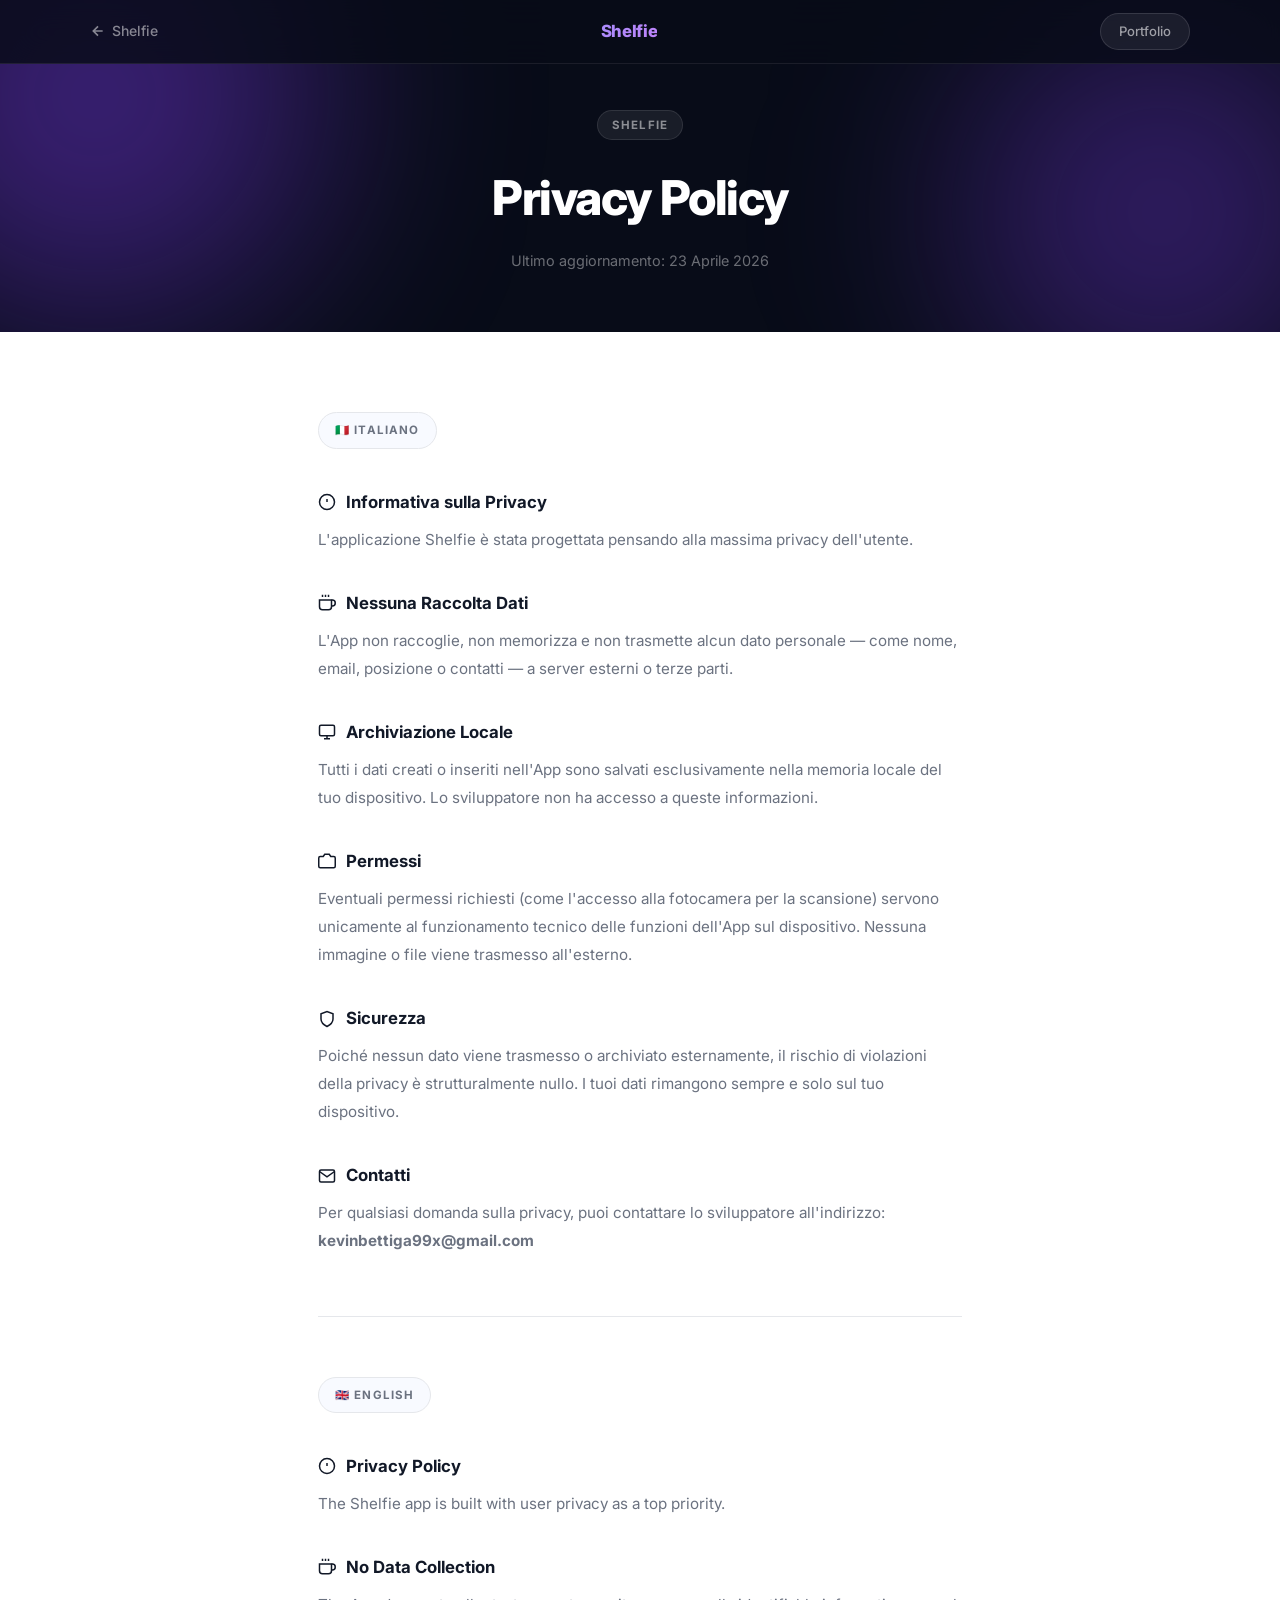
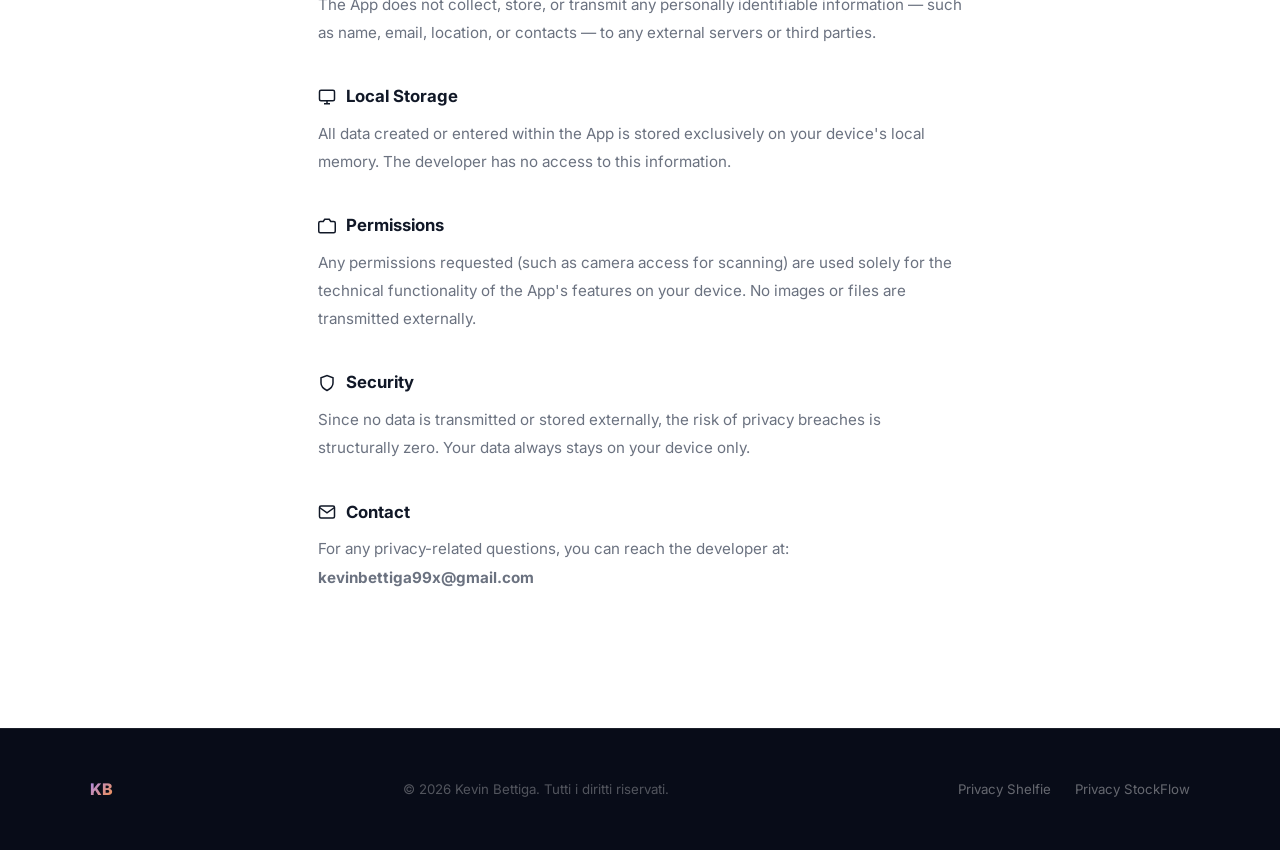
==== privacy-shelfie.html @ 1350b97b "Redesign completo: sito moderno con dark hero, blob animati e privacy - Design dark/moderno: hero a " ====
<!DOCTYPE html>
<html lang="it">
<head>
    <meta charset="UTF-8">
    <meta name="viewport" content="width=device-width, initial-scale=1.0">
    <title>Privacy Policy — Shelfie</title>
    <link rel="preconnect" href="https://fonts.googleapis.com">
    <link rel="stylesheet" href="style.css">
    <link href="https://fonts.googleapis.com/css2?family=Inter:wght@300;400;500;600;700;800&display=swap" rel="stylesheet">
</head>
<body>

    <nav class="nav">
        <div class="nav__inner">
            <a href="shelfie.html" class="nav__back">
                <svg width="16" height="16" viewBox="0 0 24 24" fill="none" stroke="currentColor" stroke-width="2.5"><path d="M19 12H5M12 5l-7 7 7 7"/></svg>
                Shelfie
            </a>
            <span class="nav__logo grad-purple">Shelfie</span>
            <div class="nav__links">
                <a href="index.html" class="nav__pill">Portfolio</a>
            </div>
        </div>
    </nav>

    <header class="privacy-hero">
        <div class="blobs">
            <div class="blob blob-1"></div>
            <div class="blob blob-2 tint-purple"></div>
        </div>
        <div class="privacy-hero__content">
            <div class="privacy-hero__label">Shelfie</div>
            <h1 class="privacy-hero__title">Privacy Policy</h1>
            <p class="privacy-hero__sub">Ultimo aggiornamento: 23 Aprile 2026</p>
        </div>
    </header>

    <div class="privacy-body">

        <!-- ITALIANO -->
        <div class="lang-block">
            <div class="lang-heading">🇮🇹 Italiano</div>

            <div class="privacy-section">
                <h2>
                    <svg width="18" height="18" viewBox="0 0 24 24" fill="none" stroke="currentColor" stroke-width="2"><circle cx="12" cy="12" r="10"/><line x1="12" y1="8" x2="12" y2="12"/><line x1="12" y1="16" x2="12.01" y2="16"/></svg>
                    Informativa sulla Privacy
                </h2>
                <p>L'applicazione Shelfie è stata progettata pensando alla massima privacy dell'utente.</p>
            </div>

            <div class="privacy-section">
                <h2>
                    <svg width="18" height="18" viewBox="0 0 24 24" fill="none" stroke="currentColor" stroke-width="2"><path d="M18 8h1a4 4 0 0 1 0 8h-1"/><path d="M2 8h16v9a4 4 0 0 1-4 4H6a4 4 0 0 1-4-4V8z"/><line x1="6" y1="1" x2="6" y2="4"/><line x1="10" y1="1" x2="10" y2="4"/><line x1="14" y1="1" x2="14" y2="4"/></svg>
                    Nessuna Raccolta Dati
                </h2>
                <p>L'App non raccoglie, non memorizza e non trasmette alcun dato personale — come nome, email, posizione o contatti — a server esterni o terze parti.</p>
            </div>

            <div class="privacy-section">
                <h2>
                    <svg width="18" height="18" viewBox="0 0 24 24" fill="none" stroke="currentColor" stroke-width="2"><rect x="2" y="3" width="20" height="14" rx="2"/><path d="M8 21h8M12 17v4"/></svg>
                    Archiviazione Locale
                </h2>
                <p>Tutti i dati creati o inseriti nell'App sono salvati esclusivamente nella memoria locale del tuo dispositivo. Lo sviluppatore non ha accesso a queste informazioni.</p>
            </div>

            <div class="privacy-section">
                <h2>
                    <svg width="18" height="18" viewBox="0 0 24 24" fill="none" stroke="currentColor" stroke-width="2"><path d="M23 19a2 2 0 0 1-2 2H3a2 2 0 0 1-2-2V8a2 2 0 0 1 2-2h4l2-3h6l2 3h4a2 2 0 0 1 2 2z"/></svg>
                    Permessi
                </h2>
                <p>Eventuali permessi richiesti (come l'accesso alla fotocamera per la scansione) servono unicamente al funzionamento tecnico delle funzioni dell'App sul dispositivo. Nessuna immagine o file viene trasmesso all'esterno.</p>
            </div>

            <div class="privacy-section">
                <h2>
                    <svg width="18" height="18" viewBox="0 0 24 24" fill="none" stroke="currentColor" stroke-width="2"><path d="M12 22s8-4 8-10V5l-8-3-8 3v7c0 6 8 10 8 10z"/></svg>
                    Sicurezza
                </h2>
                <p>Poiché nessun dato viene trasmesso o archiviato esternamente, il rischio di violazioni della privacy è strutturalmente nullo. I tuoi dati rimangono sempre e solo sul tuo dispositivo.</p>
            </div>

            <div class="privacy-section">
                <h2>
                    <svg width="18" height="18" viewBox="0 0 24 24" fill="none" stroke="currentColor" stroke-width="2"><path d="M4 4h16c1.1 0 2 .9 2 2v12c0 1.1-.9 2-2 2H4c-1.1 0-2-.9-2-2V6c0-1.1.9-2 2-2z"/><polyline points="22,6 12,13 2,6"/></svg>
                    Contatti
                </h2>
                <p>Per qualsiasi domanda sulla privacy, puoi contattare lo sviluppatore all'indirizzo: <strong>kevinbettiga99x@gmail.com</strong></p>
            </div>
        </div>

        <hr class="divider">

        <!-- ENGLISH -->
        <div class="lang-block">
            <div class="lang-heading">🇬🇧 English</div>

            <div class="privacy-section">
                <h2>
                    <svg width="18" height="18" viewBox="0 0 24 24" fill="none" stroke="currentColor" stroke-width="2"><circle cx="12" cy="12" r="10"/><line x1="12" y1="8" x2="12" y2="12"/><line x1="12" y1="16" x2="12.01" y2="16"/></svg>
                    Privacy Policy
                </h2>
                <p>The Shelfie app is built with user privacy as a top priority.</p>
            </div>

            <div class="privacy-section">
                <h2>
                    <svg width="18" height="18" viewBox="0 0 24 24" fill="none" stroke="currentColor" stroke-width="2"><path d="M18 8h1a4 4 0 0 1 0 8h-1"/><path d="M2 8h16v9a4 4 0 0 1-4 4H6a4 4 0 0 1-4-4V8z"/><line x1="6" y1="1" x2="6" y2="4"/><line x1="10" y1="1" x2="10" y2="4"/><line x1="14" y1="1" x2="14" y2="4"/></svg>
                    No Data Collection
                </h2>
                <p>The App does not collect, store, or transmit any personally identifiable information — such as name, email, location, or contacts — to any external servers or third parties.</p>
            </div>

            <div class="privacy-section">
                <h2>
                    <svg width="18" height="18" viewBox="0 0 24 24" fill="none" stroke="currentColor" stroke-width="2"><rect x="2" y="3" width="20" height="14" rx="2"/><path d="M8 21h8M12 17v4"/></svg>
                    Local Storage
                </h2>
                <p>All data created or entered within the App is stored exclusively on your device's local memory. The developer has no access to this information.</p>
            </div>

            <div class="privacy-section">
                <h2>
                    <svg width="18" height="18" viewBox="0 0 24 24" fill="none" stroke="currentColor" stroke-width="2"><path d="M23 19a2 2 0 0 1-2 2H3a2 2 0 0 1-2-2V8a2 2 0 0 1 2-2h4l2-3h6l2 3h4a2 2 0 0 1 2 2z"/></svg>
                    Permissions
                </h2>
                <p>Any permissions requested (such as camera access for scanning) are used solely for the technical functionality of the App's features on your device. No images or files are transmitted externally.</p>
            </div>

            <div class="privacy-section">
                <h2>
                    <svg width="18" height="18" viewBox="0 0 24 24" fill="none" stroke="currentColor" stroke-width="2"><path d="M12 22s8-4 8-10V5l-8-3-8 3v7c0 6 8 10 8 10z"/></svg>
                    Security
                </h2>
                <p>Since no data is transmitted or stored externally, the risk of privacy breaches is structurally zero. Your data always stays on your device only.</p>
            </div>

            <div class="privacy-section">
                <h2>
                    <svg width="18" height="18" viewBox="0 0 24 24" fill="none" stroke="currentColor" stroke-width="2"><path d="M4 4h16c1.1 0 2 .9 2 2v12c0 1.1-.9 2-2 2H4c-1.1 0-2-.9-2-2V6c0-1.1.9-2 2-2z"/><polyline points="22,6 12,13 2,6"/></svg>
                    Contact
                </h2>
                <p>For any privacy-related questions, you can reach the developer at: <strong>kevinbettiga99x@gmail.com</strong></p>
            </div>
        </div>

    </div>

    <footer class="footer">
        <div class="footer__inner">
            <span class="footer__logo grad-duo">KB</span>
            <p class="footer__copy">&copy; 2026 Kevin Bettiga. Tutti i diritti riservati.</p>
            <div class="footer__links">
                <a href="privacy-shelfie.html">Privacy Shelfie</a>
                <a href="privacy-stockflow.html">Privacy StockFlow</a>
            </div>
        </div>
    </footer>

</body>
</html>
---- style.css ----
/* ─── TOKENS ────────────────────────────────────── */
:root {
    --purple:        #7C3AED;
    --purple-light:  #A78BFA;
    --purple-bg:     #F5F3FF;
    --orange:        #FF6B2B;
    --orange-light:  #FB923C;
    --orange-bg:     #FFF4EF;
    --dark:          #080C18;
    --text:          #111827;
    --text-muted:    #6B7280;
    --border:        #E5E7EB;
    --border-dark:   rgba(255,255,255,0.08);
    --white:         #FFFFFF;
    --bg:            #F8FAFF;
    --radius:        22px;
    --radius-sm:     14px;
    --shadow:        0 4px 24px rgba(0,0,0,0.08);
    --shadow-xl:     0 24px 64px rgba(0,0,0,0.18);
}

*, *::before, *::after { box-sizing: border-box; margin: 0; padding: 0; }
html { scroll-behavior: smooth; }
body {
    font-family: 'Inter', -apple-system, BlinkMacSystemFont, sans-serif;
    color: var(--text);
    background: var(--white);
    line-height: 1.6;
    -webkit-font-smoothing: antialiased;
}
a { text-decoration: none; color: inherit; }
.container { max-width: 1100px; margin: 0 auto; padding: 0 28px; }

/* ─── GRADIENT TEXT ─────────────────────────────── */
.grad-duo {
    background: linear-gradient(135deg, var(--purple-light) 0%, var(--orange-light) 100%);
    -webkit-background-clip: text;
    -webkit-text-fill-color: transparent;
    background-clip: text;
}
.grad-purple {
    background: linear-gradient(135deg, var(--purple-light), #C084FC);
    -webkit-background-clip: text;
    -webkit-text-fill-color: transparent;
    background-clip: text;
}
.grad-orange {
    background: linear-gradient(135deg, var(--orange), var(--orange-light));
    -webkit-background-clip: text;
    -webkit-text-fill-color: transparent;
    background-clip: text;
}

/* ─── NAV ───────────────────────────────────────── */
.nav {
    position: fixed;
    top: 0; left: 0; right: 0;
    z-index: 200;
    height: 64px;
    padding: 0 28px;
    background: rgba(8, 12, 24, 0.82);
    backdrop-filter: blur(20px);
    -webkit-backdrop-filter: blur(20px);
    border-bottom: 1px solid var(--border-dark);
}
.nav__inner {
    max-width: 1100px;
    margin: 0 auto;
    height: 100%;
    display: flex;
    align-items: center;
    justify-content: space-between;
}
.nav__logo { font-size: 1.05rem; font-weight: 800; letter-spacing: -0.02em; }
.nav__links { display: flex; align-items: center; gap: 28px; }
.nav__links a {
    color: rgba(255,255,255,0.58);
    font-size: 0.9rem;
    font-weight: 500;
    transition: color 0.2s;
}
.nav__links a:hover { color: white; }
.nav__pill {
    padding: 7px 18px;
    background: rgba(255,255,255,0.07);
    border: 1px solid rgba(255,255,255,0.12);
    border-radius: 999px;
    font-size: 0.82rem !important;
    transition: background 0.2s, border-color 0.2s !important;
}
.nav__pill:hover {
    background: rgba(255,255,255,0.14) !important;
    border-color: rgba(255,255,255,0.24) !important;
    color: white !important;
}
.nav__back {
    color: rgba(255,255,255,0.5);
    font-size: 0.875rem;
    font-weight: 500;
    display: flex;
    align-items: center;
    gap: 6px;
    transition: color 0.2s;
}
.nav__back:hover { color: white; }

/* ─── BLOBS ─────────────────────────────────────── */
.blobs { position: absolute; inset: 0; pointer-events: none; overflow: hidden; }
.blob {
    position: absolute;
    border-radius: 50%;
    filter: blur(90px);
    animation: drift 16s ease-in-out infinite alternate;
}
@keyframes drift {
    0%   { transform: translate(0,0) scale(1); }
    50%  { transform: translate(30px,-25px) scale(1.06); }
    100% { transform: translate(-15px,15px) scale(0.94); }
}
.blob-1 {
    width: 550px; height: 550px;
    background: radial-gradient(circle, rgba(124,58,237,.55), transparent);
    top: -180px; left: -180px;
    animation-duration: 18s;
}
.blob-2 {
    width: 480px; height: 480px;
    background: radial-gradient(circle, rgba(255,107,43,.48), transparent);
    bottom: -120px; right: -120px;
    animation-duration: 14s;
    animation-delay: -6s;
}
.blob-3 {
    width: 360px; height: 360px;
    background: radial-gradient(circle, rgba(59,130,246,.28), transparent);
    top: 40%; left: 40%;
    animation-name: drift-c;
    animation-duration: 20s;
    animation-delay: -10s;
}
@keyframes drift-c {
    0%   { transform: translate(-50%,-50%) scale(1); }
    50%  { transform: translate(calc(-50% + 30px),calc(-50% - 25px)) scale(1.06); }
    100% { transform: translate(calc(-50% - 15px),calc(-50% + 15px)) scale(0.94); }
}
/* orange-dominant for stockflow pages */
.blob-1.tint-orange { background: radial-gradient(circle, rgba(255,107,43,.55), transparent); }
.blob-2.tint-purple { background: radial-gradient(circle, rgba(124,58,237,.45), transparent); }

/* ─── HOMEPAGE HERO ─────────────────────────────── */
.hero {
    min-height: 100vh;
    background: var(--dark);
    display: flex;
    align-items: center;
    justify-content: center;
    position: relative;
    overflow: hidden;
    padding: 120px 28px 80px;
}
.hero__content { position: relative; z-index: 1; text-align: center; max-width: 720px; }
.hero__badge {
    display: inline-block;
    padding: 6px 18px;
    background: rgba(124,58,237,.18);
    border: 1px solid rgba(167,139,250,.28);
    border-radius: 999px;
    font-size: 0.72rem;
    font-weight: 700;
    letter-spacing: .1em;
    text-transform: uppercase;
    color: var(--purple-light);
    margin-bottom: 32px;
}
.hero__title {
    font-size: clamp(3.5rem, 10vw, 7.5rem);
    font-weight: 800;
    letter-spacing: -.045em;
    line-height: 1;
    color: white;
    margin-bottom: 28px;
}
.hero__sub {
    font-size: 1.15rem;
    color: rgba(255,255,255,.55);
    max-width: 500px;
    margin: 0 auto 52px;
    line-height: 1.8;
}
.hero__sub strong { color: rgba(255,255,255,.88); font-weight: 600; }
.hero__arrow {
    display: inline-flex;
    flex-direction: column;
    align-items: center;
    gap: 8px;
    color: rgba(255,255,255,.35);
    font-size: 0.75rem;
    font-weight: 600;
    letter-spacing: .08em;
    text-transform: uppercase;
    transition: color 0.2s;
    animation: bob 2.4s ease-in-out infinite;
}
.hero__arrow:hover { color: rgba(255,255,255,.7); }
@keyframes bob {
    0%, 100% { transform: translateY(0); }
    50%       { transform: translateY(10px); }
}

/* ─── SECTION LABELS ────────────────────────────── */
.eyebrow {
    text-align: center;
    font-size: 0.72rem;
    font-weight: 700;
    letter-spacing: .12em;
    text-transform: uppercase;
    color: var(--purple);
    margin-bottom: 14px;
}
.section-title {
    text-align: center;
    font-size: clamp(1.9rem, 5vw, 2.9rem);
    font-weight: 800;
    letter-spacing: -.03em;
    margin-bottom: 12px;
}
.section-sub {
    text-align: center;
    color: var(--text-muted);
    font-size: 1.05rem;
    margin-bottom: 64px;
}

/* ─── APPS SECTION ──────────────────────────────── */
.apps-section { padding: 120px 0 140px; background: var(--bg); }
.apps-grid {
    display: grid;
    grid-template-columns: repeat(auto-fit, minmax(340px, 1fr));
    gap: 28px;
}

/* ─── APP CARD ──────────────────────────────────── */
.app-card {
    display: block;
    position: relative;
    border-radius: var(--radius);
    background: var(--white);
    border: 1px solid var(--border);
    overflow: hidden;
    transition: transform 0.3s cubic-bezier(.2,.8,.3,1), box-shadow 0.3s ease, border-color 0.3s ease;
}
.app-card:hover { transform: translateY(-10px); box-shadow: var(--shadow-xl); }
.app-card--shelfie:hover   { border-color: var(--purple); }
.app-card--stockflow:hover { border-color: var(--orange); }

.app-card__bar { height: 4px; }
.app-card--shelfie   .app-card__bar { background: linear-gradient(90deg, var(--purple), var(--purple-light)); }
.app-card--stockflow .app-card__bar { background: linear-gradient(90deg, var(--orange), var(--orange-light)); }

.app-card__body { padding: 36px 32px 32px; }
.app-card__head {
    display: flex;
    align-items: flex-start;
    justify-content: space-between;
    margin-bottom: 24px;
}
.app-icon {
    width: 64px; height: 64px;
    border-radius: 18px;
    font-size: 30px;
    display: flex; align-items: center; justify-content: center;
    flex-shrink: 0;
}
.app-icon--purple { background: var(--purple-bg); }
.app-icon--orange { background: var(--orange-bg); }

.app-platforms { display: flex; flex-direction: column; align-items: flex-end; gap: 6px; }
.platform-pill {
    padding: 4px 10px;
    background: var(--bg);
    border: 1px solid var(--border);
    border-radius: 6px;
    font-size: 0.73rem;
    font-weight: 600;
    color: var(--text-muted);
    white-space: nowrap;
}

.app-card__name { font-size: 2rem; font-weight: 800; letter-spacing: -.04em; margin-bottom: 12px; }
.app-card__desc { color: var(--text-muted); font-size: .965rem; line-height: 1.75; margin-bottom: 24px; }
.app-tags { display: flex; flex-wrap: wrap; gap: 8px; margin-bottom: 32px; }
.tag { padding: 5px 14px; border-radius: 999px; font-size: .77rem; font-weight: 600; }
.tag--purple { background: var(--purple-bg); color: var(--purple); }
.tag--orange  { background: var(--orange-bg);  color: var(--orange); }

.app-card__cta {
    display: flex;
    align-items: center;
    gap: 8px;
    font-size: .88rem;
    font-weight: 700;
    padding-top: 24px;
    border-top: 1px solid var(--border);
    transition: gap 0.2s;
}
.app-card--shelfie   .app-card__cta { color: var(--purple); }
.app-card--stockflow .app-card__cta { color: var(--orange); }
.app-card:hover .app-card__cta { gap: 14px; }

/* ─── APP PAGE HERO ─────────────────────────────── */
.app-hero {
    background: var(--dark);
    padding: 120px 28px 80px;
    text-align: center;
    position: relative;
    overflow: hidden;
}
.app-hero__content { position: relative; z-index: 1; }
.app-hero__icon {
    display: inline-flex; align-items: center; justify-content: center;
    width: 88px; height: 88px;
    border-radius: 24px;
    font-size: 40px;
    margin-bottom: 28px;
}
.app-hero__icon--purple { background: rgba(124,58,237,.18); border: 1px solid rgba(167,139,250,.25); }
.app-hero__icon--orange { background: rgba(255,107,43,.18);  border: 1px solid rgba(251,146,60,.25); }
.app-hero__title {
    font-size: clamp(2.8rem, 8vw, 5.5rem);
    font-weight: 800;
    color: white;
    letter-spacing: -.04em;
    margin-bottom: 20px;
}
.app-hero__sub {
    font-size: 1.1rem;
    color: rgba(255,255,255,.55);
    max-width: 560px;
    margin: 0 auto 36px;
    line-height: 1.8;
}
.app-hero__actions { display: flex; align-items: center; justify-content: center; gap: 14px; flex-wrap: wrap; }
.app-hero__pill {
    display: inline-flex; align-items: center; gap: 7px;
    padding: 9px 22px;
    background: rgba(255,255,255,.06);
    border: 1px solid rgba(255,255,255,.1);
    border-radius: 999px;
    color: rgba(255,255,255,.6);
    font-size: .86rem; font-weight: 500;
    transition: background 0.2s, color 0.2s, border-color 0.2s;
}
.app-hero__pill:hover { background: rgba(255,255,255,.12); color: white; border-color: rgba(255,255,255,.2); }

/* ─── FEATURES SECTION ──────────────────────────── */
.features-section { padding: 100px 0 120px; background: var(--bg); }
.features-grid {
    display: grid;
    grid-template-columns: repeat(auto-fit, minmax(300px, 1fr));
    gap: 22px;
}
.feature-card {
    background: var(--white);
    border: 1px solid var(--border);
    border-radius: var(--radius);
    padding: 36px 28px;
    transition: transform .25s ease, box-shadow .25s ease, border-color .25s ease;
}
.feature-card:hover { transform: translateY(-4px); box-shadow: var(--shadow); }
.feature-card--purple:hover { border-color: var(--purple); }
.feature-card--orange:hover { border-color: var(--orange); }
.feature-icon {
    display: inline-flex; align-items: center; justify-content: center;
    width: 54px; height: 54px;
    border-radius: var(--radius-sm);
    font-size: 26px;
    margin-bottom: 20px;
}
.feature-card--purple .feature-icon { background: var(--purple-bg); }
.feature-card--orange .feature-icon { background: var(--orange-bg); }
.feature-card h3 { font-size: 1.05rem; font-weight: 700; letter-spacing: -.01em; margin-bottom: 10px; }
.feature-card p { font-size: .94rem; color: var(--text-muted); line-height: 1.75; }

/* ─── PRIVACY PAGE ──────────────────────────────── */
.privacy-hero {
    background: var(--dark);
    padding: 110px 28px 60px;
    text-align: center;
    position: relative;
    overflow: hidden;
}
.privacy-hero__content { position: relative; z-index: 1; }
.privacy-hero__label {
    display: inline-block;
    padding: 5px 14px;
    background: rgba(255,255,255,.07);
    border: 1px solid rgba(255,255,255,.1);
    border-radius: 999px;
    font-size: .72rem; font-weight: 700;
    letter-spacing: .1em; text-transform: uppercase;
    color: rgba(255,255,255,.5);
    margin-bottom: 20px;
}
.privacy-hero__title {
    font-size: clamp(2rem, 5vw, 3rem);
    font-weight: 800;
    color: white;
    letter-spacing: -.03em;
    margin-bottom: 12px;
}
.privacy-hero__sub { color: rgba(255,255,255,.4); font-size: .9rem; }

.privacy-body { max-width: 700px; margin: 0 auto; padding: 80px 28px 100px; }
.lang-block { margin-bottom: 0; }
.lang-heading {
    display: inline-flex; align-items: center; gap: 10px;
    font-size: .72rem; font-weight: 700;
    letter-spacing: .1em; text-transform: uppercase;
    color: var(--text-muted);
    margin-bottom: 40px;
    padding: 8px 16px;
    background: var(--bg);
    border: 1px solid var(--border);
    border-radius: 999px;
}
.privacy-section { margin-bottom: 36px; }
.privacy-section h2 {
    display: flex; align-items: center; gap: 10px;
    font-size: 1.05rem; font-weight: 700;
    margin-bottom: 10px;
}
.privacy-section p { color: var(--text-muted); line-height: 1.85; font-size: .95rem; }
.divider { border: none; border-top: 1px solid var(--border); margin: 60px 0; }

/* ─── FOOTER ────────────────────────────────────── */
.footer {
    background: var(--dark);
    border-top: 1px solid var(--border-dark);
    padding: 48px 28px;
}
.footer__inner {
    max-width: 1100px;
    margin: 0 auto;
    display: flex;
    align-items: center;
    justify-content: space-between;
    gap: 20px;
    flex-wrap: wrap;
}
.footer__logo { font-size: 1rem; font-weight: 800; }
.footer__copy { color: rgba(255,255,255,.3); font-size: .83rem; }
.footer__links { display: flex; gap: 24px; }
.footer__links a { color: rgba(255,255,255,.38); font-size: .83rem; transition: color 0.2s; }
.footer__links a:hover { color: rgba(255,255,255,.75); }

/* ─── FADE IN ────────────────────────────────────── */
.fade-up {
    opacity: 0;
    transform: translateY(28px);
    transition: opacity .65s ease, transform .65s ease;
}
.fade-up.visible { opacity: 1; transform: translateY(0); }
.fade-up.d1 { transition-delay: .1s; }
.fade-up.d2 { transition-delay: .2s; }
.fade-up.d3 { transition-delay: .3s; }
.fade-up.d4 { transition-delay: .4s; }
.fade-up.d5 { transition-delay: .5s; }
.fade-up.d6 { transition-delay: .6s; }

/* ─── RESPONSIVE ────────────────────────────────── */
@media (max-width: 600px) {
    .apps-grid     { grid-template-columns: 1fr; }
    .features-grid { grid-template-columns: 1fr; }
    .footer__inner { flex-direction: column; text-align: center; }
    .footer__links { justify-content: center; }
    .app-card__body { padding: 28px 22px 24px; }
    .nav__links { gap: 16px; }
    .privacy-body { padding: 52px 20px 72px; }
}
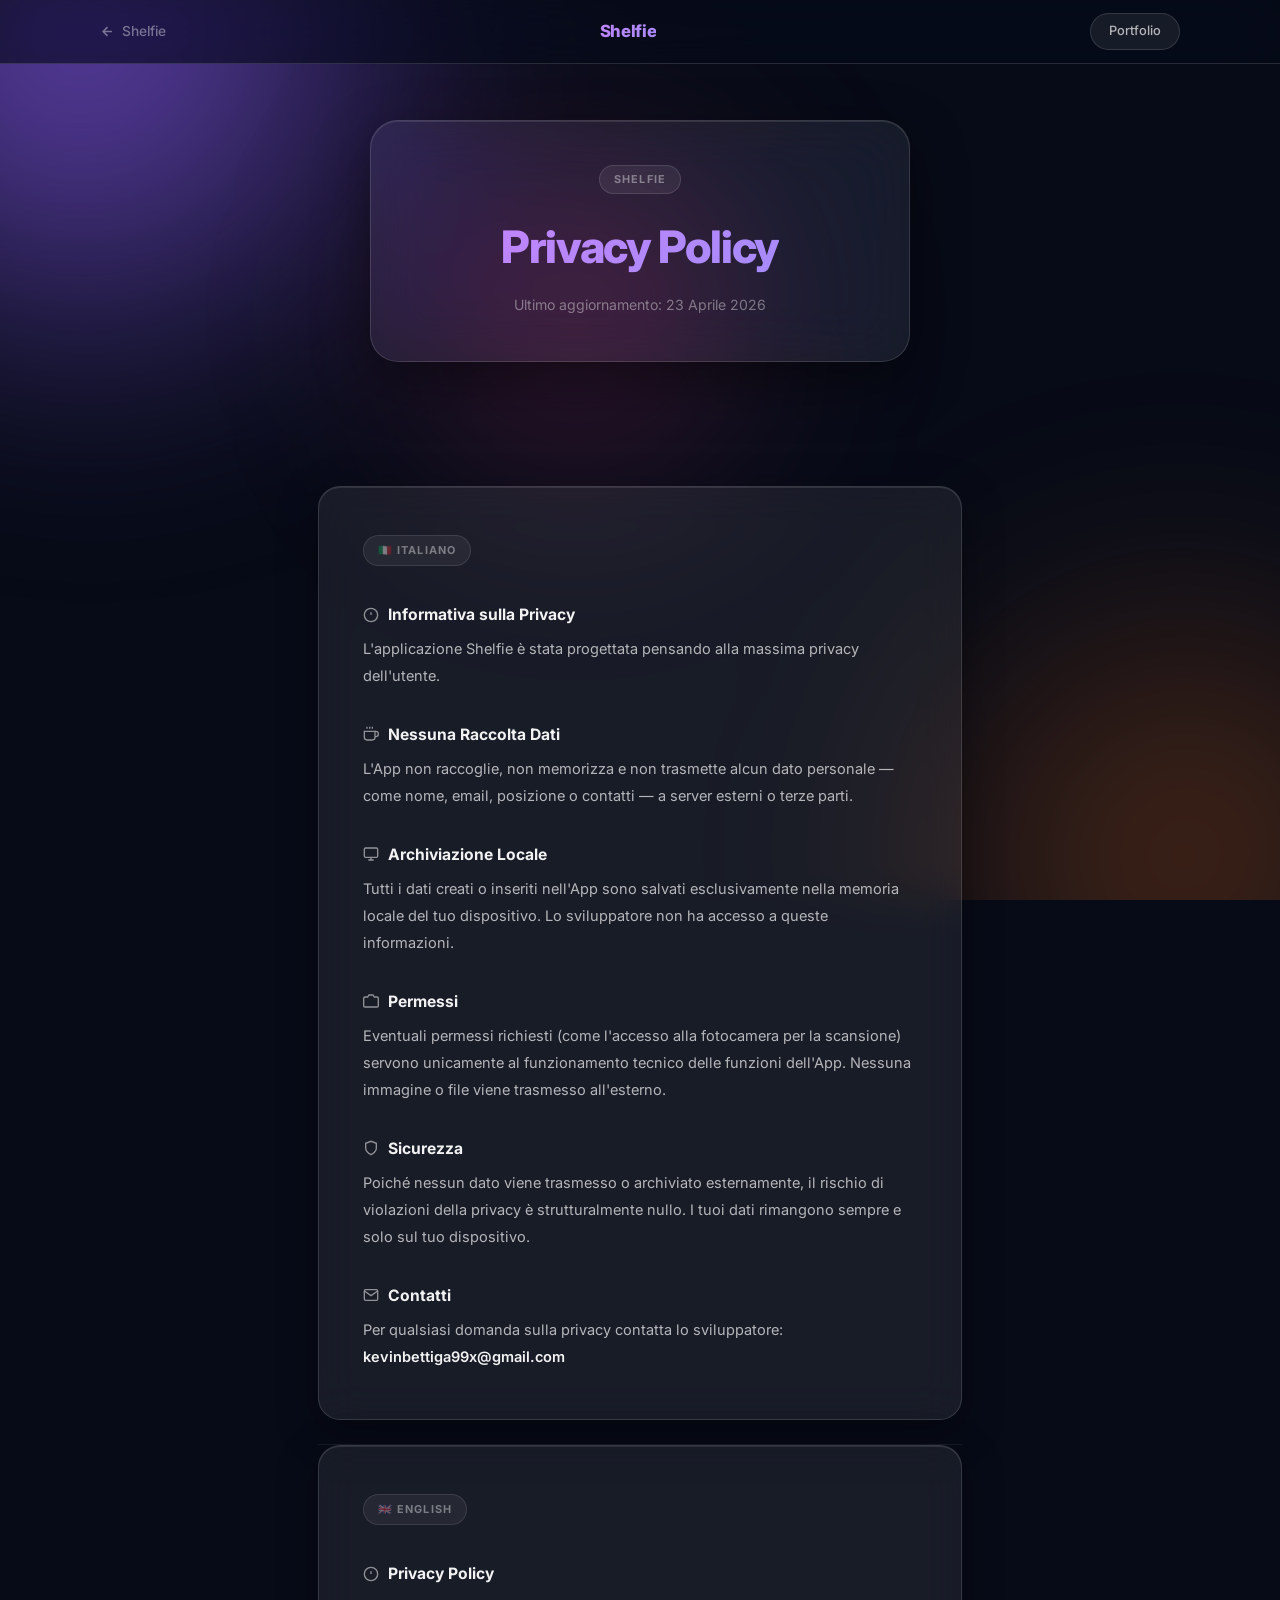
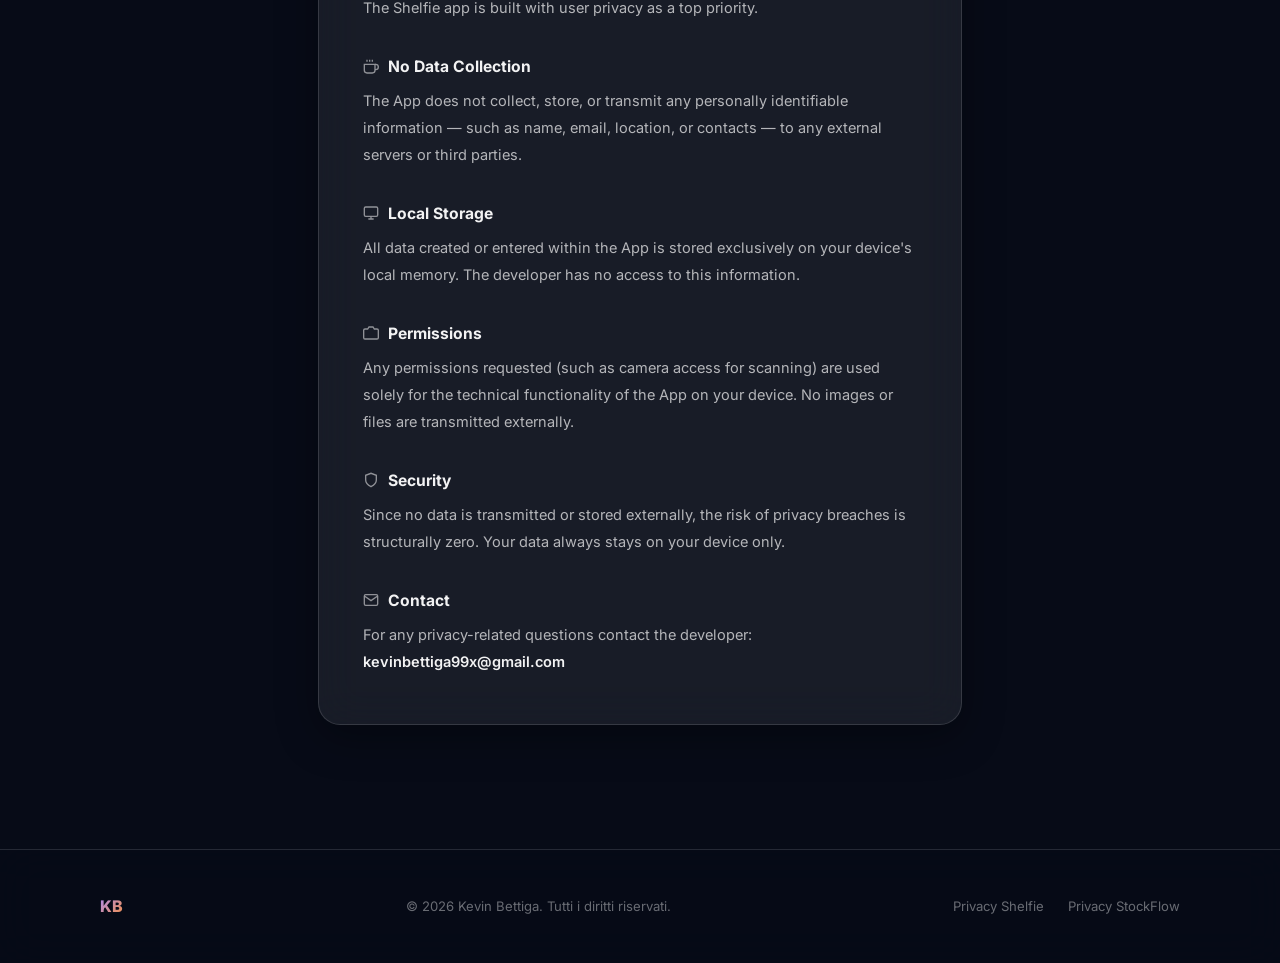
==== commit 7fdd5b9d: "Redesign glassmorfismo: background fisso, pannelli vetro, glow hover - Background fisso con blob viv" ====
--- a/privacy-shelfie.html
+++ b/privacy-shelfie.html
@@ -10,10 +10,16 @@
 </head>
 <body>
 
+    <div class="bg-canvas" aria-hidden="true">
+        <div class="blob blob-1 p-strong"></div>
+        <div class="blob blob-2 o-soft"></div>
+        <div class="blob blob-3"></div>
+    </div>
+
     <nav class="nav">
         <div class="nav__inner">
             <a href="shelfie.html" class="nav__back">
-                <svg width="16" height="16" viewBox="0 0 24 24" fill="none" stroke="currentColor" stroke-width="2.5"><path d="M19 12H5M12 5l-7 7 7 7"/></svg>
+                <svg width="15" height="15" viewBox="0 0 24 24" fill="none" stroke="currentColor" stroke-width="2.5"><path d="M19 12H5M12 5l-7 7 7 7"/></svg>
                 Shelfie
             </a>
             <span class="nav__logo grad-purple">Shelfie</span>
@@ -24,13 +30,9 @@
     </nav>
 
     <header class="privacy-hero">
-        <div class="blobs">
-            <div class="blob blob-1"></div>
-            <div class="blob blob-2 tint-purple"></div>
-        </div>
-        <div class="privacy-hero__content">
+        <div class="privacy-hero__panel">
             <div class="privacy-hero__label">Shelfie</div>
-            <h1 class="privacy-hero__title">Privacy Policy</h1>
+            <h1 class="privacy-hero__title"><span class="grad-purple">Privacy Policy</span></h1>
             <p class="privacy-hero__sub">Ultimo aggiornamento: 23 Aprile 2026</p>
         </div>
     </header>
@@ -38,12 +40,12 @@
     <div class="privacy-body">
 
         <!-- ITALIANO -->
-        <div class="lang-block">
+        <div class="privacy-glass">
             <div class="lang-heading">🇮🇹 Italiano</div>
 
             <div class="privacy-section">
                 <h2>
-                    <svg width="18" height="18" viewBox="0 0 24 24" fill="none" stroke="currentColor" stroke-width="2"><circle cx="12" cy="12" r="10"/><line x1="12" y1="8" x2="12" y2="12"/><line x1="12" y1="16" x2="12.01" y2="16"/></svg>
+                    <svg width="16" height="16" viewBox="0 0 24 24" fill="none" stroke="currentColor" stroke-width="2"><circle cx="12" cy="12" r="10"/><line x1="12" y1="8" x2="12" y2="12"/><line x1="12" y1="16" x2="12.01" y2="16"/></svg>
                     Informativa sulla Privacy
                 </h2>
                 <p>L'applicazione Shelfie è stata progettata pensando alla massima privacy dell'utente.</p>
@@ -51,7 +53,7 @@
 
             <div class="privacy-section">
                 <h2>
-                    <svg width="18" height="18" viewBox="0 0 24 24" fill="none" stroke="currentColor" stroke-width="2"><path d="M18 8h1a4 4 0 0 1 0 8h-1"/><path d="M2 8h16v9a4 4 0 0 1-4 4H6a4 4 0 0 1-4-4V8z"/><line x1="6" y1="1" x2="6" y2="4"/><line x1="10" y1="1" x2="10" y2="4"/><line x1="14" y1="1" x2="14" y2="4"/></svg>
+                    <svg width="16" height="16" viewBox="0 0 24 24" fill="none" stroke="currentColor" stroke-width="2"><path d="M18 8h1a4 4 0 0 1 0 8h-1"/><path d="M2 8h16v9a4 4 0 0 1-4 4H6a4 4 0 0 1-4-4V8z"/><line x1="6" y1="1" x2="6" y2="4"/><line x1="10" y1="1" x2="10" y2="4"/><line x1="14" y1="1" x2="14" y2="4"/></svg>
                     Nessuna Raccolta Dati
                 </h2>
                 <p>L'App non raccoglie, non memorizza e non trasmette alcun dato personale — come nome, email, posizione o contatti — a server esterni o terze parti.</p>
@@ -59,7 +61,7 @@
 
             <div class="privacy-section">
                 <h2>
-                    <svg width="18" height="18" viewBox="0 0 24 24" fill="none" stroke="currentColor" stroke-width="2"><rect x="2" y="3" width="20" height="14" rx="2"/><path d="M8 21h8M12 17v4"/></svg>
+                    <svg width="16" height="16" viewBox="0 0 24 24" fill="none" stroke="currentColor" stroke-width="2"><rect x="2" y="3" width="20" height="14" rx="2"/><path d="M8 21h8M12 17v4"/></svg>
                     Archiviazione Locale
                 </h2>
                 <p>Tutti i dati creati o inseriti nell'App sono salvati esclusivamente nella memoria locale del tuo dispositivo. Lo sviluppatore non ha accesso a queste informazioni.</p>
@@ -67,15 +69,15 @@
 
             <div class="privacy-section">
                 <h2>
-                    <svg width="18" height="18" viewBox="0 0 24 24" fill="none" stroke="currentColor" stroke-width="2"><path d="M23 19a2 2 0 0 1-2 2H3a2 2 0 0 1-2-2V8a2 2 0 0 1 2-2h4l2-3h6l2 3h4a2 2 0 0 1 2 2z"/></svg>
+                    <svg width="16" height="16" viewBox="0 0 24 24" fill="none" stroke="currentColor" stroke-width="2"><path d="M23 19a2 2 0 0 1-2 2H3a2 2 0 0 1-2-2V8a2 2 0 0 1 2-2h4l2-3h6l2 3h4a2 2 0 0 1 2 2z"/></svg>
                     Permessi
                 </h2>
-                <p>Eventuali permessi richiesti (come l'accesso alla fotocamera per la scansione) servono unicamente al funzionamento tecnico delle funzioni dell'App sul dispositivo. Nessuna immagine o file viene trasmesso all'esterno.</p>
+                <p>Eventuali permessi richiesti (come l'accesso alla fotocamera per la scansione) servono unicamente al funzionamento tecnico delle funzioni dell'App. Nessuna immagine o file viene trasmesso all'esterno.</p>
             </div>
 
             <div class="privacy-section">
                 <h2>
-                    <svg width="18" height="18" viewBox="0 0 24 24" fill="none" stroke="currentColor" stroke-width="2"><path d="M12 22s8-4 8-10V5l-8-3-8 3v7c0 6 8 10 8 10z"/></svg>
+                    <svg width="16" height="16" viewBox="0 0 24 24" fill="none" stroke="currentColor" stroke-width="2"><path d="M12 22s8-4 8-10V5l-8-3-8 3v7c0 6 8 10 8 10z"/></svg>
                     Sicurezza
                 </h2>
                 <p>Poiché nessun dato viene trasmesso o archiviato esternamente, il rischio di violazioni della privacy è strutturalmente nullo. I tuoi dati rimangono sempre e solo sul tuo dispositivo.</p>
@@ -83,22 +85,22 @@
 
             <div class="privacy-section">
                 <h2>
-                    <svg width="18" height="18" viewBox="0 0 24 24" fill="none" stroke="currentColor" stroke-width="2"><path d="M4 4h16c1.1 0 2 .9 2 2v12c0 1.1-.9 2-2 2H4c-1.1 0-2-.9-2-2V6c0-1.1.9-2 2-2z"/><polyline points="22,6 12,13 2,6"/></svg>
+                    <svg width="16" height="16" viewBox="0 0 24 24" fill="none" stroke="currentColor" stroke-width="2"><path d="M4 4h16c1.1 0 2 .9 2 2v12c0 1.1-.9 2-2 2H4c-1.1 0-2-.9-2-2V6c0-1.1.9-2 2-2z"/><polyline points="22,6 12,13 2,6"/></svg>
                     Contatti
                 </h2>
-                <p>Per qualsiasi domanda sulla privacy, puoi contattare lo sviluppatore all'indirizzo: <strong>kevinbettiga99x@gmail.com</strong></p>
+                <p>Per qualsiasi domanda sulla privacy contatta lo sviluppatore: <strong>kevinbettiga99x@gmail.com</strong></p>
             </div>
         </div>
 
         <hr class="divider">
 
         <!-- ENGLISH -->
-        <div class="lang-block">
+        <div class="privacy-glass">
             <div class="lang-heading">🇬🇧 English</div>
 
             <div class="privacy-section">
                 <h2>
-                    <svg width="18" height="18" viewBox="0 0 24 24" fill="none" stroke="currentColor" stroke-width="2"><circle cx="12" cy="12" r="10"/><line x1="12" y1="8" x2="12" y2="12"/><line x1="12" y1="16" x2="12.01" y2="16"/></svg>
+                    <svg width="16" height="16" viewBox="0 0 24 24" fill="none" stroke="currentColor" stroke-width="2"><circle cx="12" cy="12" r="10"/><line x1="12" y1="8" x2="12" y2="12"/><line x1="12" y1="16" x2="12.01" y2="16"/></svg>
                     Privacy Policy
                 </h2>
                 <p>The Shelfie app is built with user privacy as a top priority.</p>
@@ -106,7 +108,7 @@
 
             <div class="privacy-section">
                 <h2>
-                    <svg width="18" height="18" viewBox="0 0 24 24" fill="none" stroke="currentColor" stroke-width="2"><path d="M18 8h1a4 4 0 0 1 0 8h-1"/><path d="M2 8h16v9a4 4 0 0 1-4 4H6a4 4 0 0 1-4-4V8z"/><line x1="6" y1="1" x2="6" y2="4"/><line x1="10" y1="1" x2="10" y2="4"/><line x1="14" y1="1" x2="14" y2="4"/></svg>
+                    <svg width="16" height="16" viewBox="0 0 24 24" fill="none" stroke="currentColor" stroke-width="2"><path d="M18 8h1a4 4 0 0 1 0 8h-1"/><path d="M2 8h16v9a4 4 0 0 1-4 4H6a4 4 0 0 1-4-4V8z"/><line x1="6" y1="1" x2="6" y2="4"/><line x1="10" y1="1" x2="10" y2="4"/><line x1="14" y1="1" x2="14" y2="4"/></svg>
                     No Data Collection
                 </h2>
                 <p>The App does not collect, store, or transmit any personally identifiable information — such as name, email, location, or contacts — to any external servers or third parties.</p>
@@ -114,7 +116,7 @@
 
             <div class="privacy-section">
                 <h2>
-                    <svg width="18" height="18" viewBox="0 0 24 24" fill="none" stroke="currentColor" stroke-width="2"><rect x="2" y="3" width="20" height="14" rx="2"/><path d="M8 21h8M12 17v4"/></svg>
+                    <svg width="16" height="16" viewBox="0 0 24 24" fill="none" stroke="currentColor" stroke-width="2"><rect x="2" y="3" width="20" height="14" rx="2"/><path d="M8 21h8M12 17v4"/></svg>
                     Local Storage
                 </h2>
                 <p>All data created or entered within the App is stored exclusively on your device's local memory. The developer has no access to this information.</p>
@@ -122,15 +124,15 @@
 
             <div class="privacy-section">
                 <h2>
-                    <svg width="18" height="18" viewBox="0 0 24 24" fill="none" stroke="currentColor" stroke-width="2"><path d="M23 19a2 2 0 0 1-2 2H3a2 2 0 0 1-2-2V8a2 2 0 0 1 2-2h4l2-3h6l2 3h4a2 2 0 0 1 2 2z"/></svg>
+                    <svg width="16" height="16" viewBox="0 0 24 24" fill="none" stroke="currentColor" stroke-width="2"><path d="M23 19a2 2 0 0 1-2 2H3a2 2 0 0 1-2-2V8a2 2 0 0 1 2-2h4l2-3h6l2 3h4a2 2 0 0 1 2 2z"/></svg>
                     Permissions
                 </h2>
-                <p>Any permissions requested (such as camera access for scanning) are used solely for the technical functionality of the App's features on your device. No images or files are transmitted externally.</p>
+                <p>Any permissions requested (such as camera access for scanning) are used solely for the technical functionality of the App on your device. No images or files are transmitted externally.</p>
             </div>
 
             <div class="privacy-section">
                 <h2>
-                    <svg width="18" height="18" viewBox="0 0 24 24" fill="none" stroke="currentColor" stroke-width="2"><path d="M12 22s8-4 8-10V5l-8-3-8 3v7c0 6 8 10 8 10z"/></svg>
+                    <svg width="16" height="16" viewBox="0 0 24 24" fill="none" stroke="currentColor" stroke-width="2"><path d="M12 22s8-4 8-10V5l-8-3-8 3v7c0 6 8 10 8 10z"/></svg>
                     Security
                 </h2>
                 <p>Since no data is transmitted or stored externally, the risk of privacy breaches is structurally zero. Your data always stays on your device only.</p>
@@ -138,10 +140,10 @@
 
             <div class="privacy-section">
                 <h2>
-                    <svg width="18" height="18" viewBox="0 0 24 24" fill="none" stroke="currentColor" stroke-width="2"><path d="M4 4h16c1.1 0 2 .9 2 2v12c0 1.1-.9 2-2 2H4c-1.1 0-2-.9-2-2V6c0-1.1.9-2 2-2z"/><polyline points="22,6 12,13 2,6"/></svg>
+                    <svg width="16" height="16" viewBox="0 0 24 24" fill="none" stroke="currentColor" stroke-width="2"><path d="M4 4h16c1.1 0 2 .9 2 2v12c0 1.1-.9 2-2 2H4c-1.1 0-2-.9-2-2V6c0-1.1.9-2 2-2z"/><polyline points="22,6 12,13 2,6"/></svg>
                     Contact
                 </h2>
-                <p>For any privacy-related questions, you can reach the developer at: <strong>kevinbettiga99x@gmail.com</strong></p>
+                <p>For any privacy-related questions contact the developer: <strong>kevinbettiga99x@gmail.com</strong></p>
             </div>
         </div>
 
--- a/style.css
+++ b/style.css
@@ -1,479 +1,586 @@
-/* ─── TOKENS ────────────────────────────────────── */
+/* ════════════════════════════════════════════════════
+   TOKENS
+════════════════════════════════════════════════════ */
 :root {
-    --purple:        #7C3AED;
-    --purple-light:  #A78BFA;
-    --purple-bg:     #F5F3FF;
-    --orange:        #FF6B2B;
-    --orange-light:  #FB923C;
-    --orange-bg:     #FFF4EF;
-    --dark:          #080C18;
-    --text:          #111827;
-    --text-muted:    #6B7280;
-    --border:        #E5E7EB;
-    --border-dark:   rgba(255,255,255,0.08);
-    --white:         #FFFFFF;
-    --bg:            #F8FAFF;
-    --radius:        22px;
-    --radius-sm:     14px;
-    --shadow:        0 4px 24px rgba(0,0,0,0.08);
-    --shadow-xl:     0 24px 64px rgba(0,0,0,0.18);
-}
-
-*, *::before, *::after { box-sizing: border-box; margin: 0; padding: 0; }
+    --purple:      #8B5CF6;
+    --purple-2:    #A78BFA;
+    --purple-glow: rgba(139,92,246,.45);
+    --orange:      #F97316;
+    --orange-2:    #FB923C;
+    --orange-glow: rgba(249,115,22,.45);
+
+    --glass:         rgba(255,255,255,.07);
+    --glass-hover:   rgba(255,255,255,.11);
+    --glass-border:  rgba(255,255,255,.13);
+    --glass-border-h:rgba(255,255,255,.24);
+    --glass-inset:   inset 0 1px 0 rgba(255,255,255,.10);
+
+    --t1: rgba(255,255,255,.95);
+    --t2: rgba(255,255,255,.68);
+    --t3: rgba(255,255,255,.40);
+    --t4: rgba(255,255,255,.22);
+
+    --dark:  #070B17;
+    --r: 22px;
+    --r-sm: 14px;
+}
+
+/* ════════════════════════════════════════════════════
+   RESET & BASE
+════════════════════════════════════════════════════ */
+*,*::before,*::after { box-sizing: border-box; margin: 0; padding: 0; }
 html { scroll-behavior: smooth; }
+
 body {
     font-family: 'Inter', -apple-system, BlinkMacSystemFont, sans-serif;
-    color: var(--text);
-    background: var(--white);
+    background: var(--dark);
+    color: var(--t1);
     line-height: 1.6;
     -webkit-font-smoothing: antialiased;
-}
+    overflow-x: hidden;
+}
+
 a { text-decoration: none; color: inherit; }
-.container { max-width: 1100px; margin: 0 auto; padding: 0 28px; }
-
-/* ─── GRADIENT TEXT ─────────────────────────────── */
+.container { max-width: 1080px; margin: 0 auto; padding: 0 28px; }
+
+/* ════════════════════════════════════════════════════
+   FIXED BACKGROUND CANVAS
+════════════════════════════════════════════════════ */
+.bg-canvas {
+    position: fixed;
+    inset: 0;
+    z-index: 0;
+    overflow: hidden;
+    pointer-events: none;
+}
+
+.blob {
+    position: absolute;
+    border-radius: 50%;
+    filter: blur(100px);
+    animation: drift 18s ease-in-out infinite alternate;
+}
+
+.blob-1 {
+    width: 700px; height: 700px;
+    background: radial-gradient(circle at 40% 40%, rgba(139,92,246,.65), transparent 70%);
+    top: -250px; left: -200px;
+    animation-duration: 20s;
+}
+.blob-2 {
+    width: 600px; height: 600px;
+    background: radial-gradient(circle at 60% 60%, rgba(249,115,22,.55), transparent 70%);
+    bottom: -200px; right: -150px;
+    animation-duration: 16s;
+    animation-delay: -7s;
+}
+.blob-3 {
+    width: 450px; height: 450px;
+    background: radial-gradient(circle at 50% 50%, rgba(236,72,153,.30), transparent 70%);
+    top: 35%; left: 45%;
+    transform: translate(-50%,-50%);
+    animation-name: drift-c;
+    animation-duration: 22s;
+    animation-delay: -12s;
+}
+
+/* Shelfie: purple-dominant */
+.blob-1.p-strong { background: radial-gradient(circle at 40% 40%, rgba(139,92,246,.75), transparent 70%); }
+.blob-2.o-soft   { background: radial-gradient(circle at 60% 60%, rgba(249,115,22,.30), transparent 70%); }
+/* StockFlow: orange-dominant */
+.blob-1.o-strong { background: radial-gradient(circle at 40% 40%, rgba(249,115,22,.70), transparent 70%); }
+.blob-2.p-soft   { background: radial-gradient(circle at 60% 60%, rgba(139,92,246,.32), transparent 70%); }
+
+@keyframes drift {
+    from { transform: translate(0,0) scale(1); }
+    to   { transform: translate(40px,-30px) scale(1.07); }
+}
+@keyframes drift-c {
+    from { transform: translate(-50%,-50%) scale(1); }
+    to   { transform: translate(calc(-50% + 35px),calc(-50% - 28px)) scale(1.08); }
+}
+
+/* ════════════════════════════════════════════════════
+   GRADIENTS
+════════════════════════════════════════════════════ */
 .grad-duo {
-    background: linear-gradient(135deg, var(--purple-light) 0%, var(--orange-light) 100%);
+    background: linear-gradient(135deg, var(--purple-2), var(--orange-2));
     -webkit-background-clip: text;
     -webkit-text-fill-color: transparent;
     background-clip: text;
 }
 .grad-purple {
-    background: linear-gradient(135deg, var(--purple-light), #C084FC);
+    background: linear-gradient(135deg, #C084FC, var(--purple-2));
     -webkit-background-clip: text;
     -webkit-text-fill-color: transparent;
     background-clip: text;
 }
 .grad-orange {
-    background: linear-gradient(135deg, var(--orange), var(--orange-light));
+    background: linear-gradient(135deg, var(--orange), var(--orange-2));
     -webkit-background-clip: text;
     -webkit-text-fill-color: transparent;
     background-clip: text;
 }
 
-/* ─── NAV ───────────────────────────────────────── */
+/* ════════════════════════════════════════════════════
+   GLASS UTILITY
+════════════════════════════════════════════════════ */
+.glass {
+    background: var(--glass);
+    backdrop-filter: blur(24px) saturate(160%);
+    -webkit-backdrop-filter: blur(24px) saturate(160%);
+    border: 1px solid var(--glass-border);
+    box-shadow: var(--glass-inset), 0 8px 32px rgba(0,0,0,.35);
+}
+
+/* ════════════════════════════════════════════════════
+   NAV
+════════════════════════════════════════════════════ */
 .nav {
     position: fixed;
     top: 0; left: 0; right: 0;
     z-index: 200;
     height: 64px;
     padding: 0 28px;
-    background: rgba(8, 12, 24, 0.82);
-    backdrop-filter: blur(20px);
-    -webkit-backdrop-filter: blur(20px);
-    border-bottom: 1px solid var(--border-dark);
+    background: rgba(7,11,23,.65);
+    backdrop-filter: blur(28px) saturate(160%);
+    -webkit-backdrop-filter: blur(28px) saturate(160%);
+    border-bottom: 1px solid var(--glass-border);
 }
 .nav__inner {
-    max-width: 1100px;
+    max-width: 1080px;
     margin: 0 auto;
     height: 100%;
     display: flex;
     align-items: center;
     justify-content: space-between;
 }
-.nav__logo { font-size: 1.05rem; font-weight: 800; letter-spacing: -0.02em; }
-.nav__links { display: flex; align-items: center; gap: 28px; }
-.nav__links a {
-    color: rgba(255,255,255,0.58);
-    font-size: 0.9rem;
-    font-weight: 500;
-    transition: color 0.2s;
-}
-.nav__links a:hover { color: white; }
+.nav__logo { font-size: 1.05rem; font-weight: 800; letter-spacing: -.02em; }
+.nav__links { display: flex; align-items: center; gap: 24px; }
+.nav__links a { color: var(--t2); font-size: .88rem; font-weight: 500; transition: color .2s; }
+.nav__links a:hover { color: var(--t1); }
 .nav__pill {
     padding: 7px 18px;
-    background: rgba(255,255,255,0.07);
-    border: 1px solid rgba(255,255,255,0.12);
+    background: var(--glass);
+    border: 1px solid var(--glass-border);
     border-radius: 999px;
-    font-size: 0.82rem !important;
-    transition: background 0.2s, border-color 0.2s !important;
-}
-.nav__pill:hover {
-    background: rgba(255,255,255,0.14) !important;
-    border-color: rgba(255,255,255,0.24) !important;
-    color: white !important;
-}
+    font-size: .8rem !important;
+    transition: background .2s, border-color .2s;
+}
+.nav__pill:hover { background: var(--glass-hover) !important; border-color: var(--glass-border-h) !important; color: var(--t1) !important; }
 .nav__back {
-    color: rgba(255,255,255,0.5);
-    font-size: 0.875rem;
-    font-weight: 500;
-    display: flex;
-    align-items: center;
-    gap: 6px;
-    transition: color 0.2s;
-}
-.nav__back:hover { color: white; }
-
-/* ─── BLOBS ─────────────────────────────────────── */
-.blobs { position: absolute; inset: 0; pointer-events: none; overflow: hidden; }
-.blob {
-    position: absolute;
-    border-radius: 50%;
-    filter: blur(90px);
-    animation: drift 16s ease-in-out infinite alternate;
-}
-@keyframes drift {
-    0%   { transform: translate(0,0) scale(1); }
-    50%  { transform: translate(30px,-25px) scale(1.06); }
-    100% { transform: translate(-15px,15px) scale(0.94); }
-}
-.blob-1 {
-    width: 550px; height: 550px;
-    background: radial-gradient(circle, rgba(124,58,237,.55), transparent);
-    top: -180px; left: -180px;
-    animation-duration: 18s;
-}
-.blob-2 {
-    width: 480px; height: 480px;
-    background: radial-gradient(circle, rgba(255,107,43,.48), transparent);
-    bottom: -120px; right: -120px;
-    animation-duration: 14s;
-    animation-delay: -6s;
-}
-.blob-3 {
-    width: 360px; height: 360px;
-    background: radial-gradient(circle, rgba(59,130,246,.28), transparent);
-    top: 40%; left: 40%;
-    animation-name: drift-c;
-    animation-duration: 20s;
-    animation-delay: -10s;
-}
-@keyframes drift-c {
-    0%   { transform: translate(-50%,-50%) scale(1); }
-    50%  { transform: translate(calc(-50% + 30px),calc(-50% - 25px)) scale(1.06); }
-    100% { transform: translate(calc(-50% - 15px),calc(-50% + 15px)) scale(0.94); }
-}
-/* orange-dominant for stockflow pages */
-.blob-1.tint-orange { background: radial-gradient(circle, rgba(255,107,43,.55), transparent); }
-.blob-2.tint-purple { background: radial-gradient(circle, rgba(124,58,237,.45), transparent); }
-
-/* ─── HOMEPAGE HERO ─────────────────────────────── */
+    display: flex; align-items: center; gap: 7px;
+    color: var(--t3); font-size: .86rem; font-weight: 500;
+    transition: color .2s;
+}
+.nav__back:hover { color: var(--t1); }
+
+/* ════════════════════════════════════════════════════
+   HOMEPAGE HERO
+════════════════════════════════════════════════════ */
 .hero {
+    position: relative;
+    z-index: 1;
     min-height: 100vh;
-    background: var(--dark);
     display: flex;
     align-items: center;
     justify-content: center;
-    position: relative;
-    overflow: hidden;
+    text-align: center;
     padding: 120px 28px 80px;
 }
-.hero__content { position: relative; z-index: 1; text-align: center; max-width: 720px; }
+.hero__content { max-width: 700px; }
+
 .hero__badge {
     display: inline-block;
     padding: 6px 18px;
-    background: rgba(124,58,237,.18);
-    border: 1px solid rgba(167,139,250,.28);
+    background: rgba(139,92,246,.15);
+    border: 1px solid rgba(167,139,250,.3);
     border-radius: 999px;
-    font-size: 0.72rem;
-    font-weight: 700;
-    letter-spacing: .1em;
-    text-transform: uppercase;
-    color: var(--purple-light);
+    font-size: .7rem; font-weight: 700;
+    letter-spacing: .12em; text-transform: uppercase;
+    color: var(--purple-2);
     margin-bottom: 32px;
 }
 .hero__title {
-    font-size: clamp(3.5rem, 10vw, 7.5rem);
+    font-size: clamp(3.8rem, 11vw, 8rem);
     font-weight: 800;
-    letter-spacing: -.045em;
-    line-height: 1;
-    color: white;
+    letter-spacing: -.05em;
+    line-height: .95;
+    color: var(--t1);
     margin-bottom: 28px;
 }
 .hero__sub {
-    font-size: 1.15rem;
-    color: rgba(255,255,255,.55);
-    max-width: 500px;
+    font-size: 1.1rem;
+    color: var(--t2);
+    max-width: 480px;
     margin: 0 auto 52px;
-    line-height: 1.8;
-}
-.hero__sub strong { color: rgba(255,255,255,.88); font-weight: 600; }
+    line-height: 1.85;
+}
+.hero__sub strong { color: var(--t1); font-weight: 600; }
+
 .hero__arrow {
-    display: inline-flex;
-    flex-direction: column;
-    align-items: center;
-    gap: 8px;
-    color: rgba(255,255,255,.35);
-    font-size: 0.75rem;
-    font-weight: 600;
-    letter-spacing: .08em;
-    text-transform: uppercase;
-    transition: color 0.2s;
-    animation: bob 2.4s ease-in-out infinite;
-}
-.hero__arrow:hover { color: rgba(255,255,255,.7); }
+    display: inline-flex; flex-direction: column; align-items: center; gap: 8px;
+    color: var(--t3); font-size: .72rem; font-weight: 600;
+    letter-spacing: .1em; text-transform: uppercase;
+    transition: color .2s;
+    animation: bob 2.5s ease-in-out infinite;
+}
+.hero__arrow:hover { color: var(--t2); }
 @keyframes bob {
-    0%, 100% { transform: translateY(0); }
-    50%       { transform: translateY(10px); }
-}
-
-/* ─── SECTION LABELS ────────────────────────────── */
+    0%,100% { transform: translateY(0); }
+    50%      { transform: translateY(10px); }
+}
+
+/* ════════════════════════════════════════════════════
+   SECTION LABELS
+════════════════════════════════════════════════════ */
 .eyebrow {
     text-align: center;
-    font-size: 0.72rem;
-    font-weight: 700;
-    letter-spacing: .12em;
-    text-transform: uppercase;
-    color: var(--purple);
+    font-size: .7rem; font-weight: 700;
+    letter-spacing: .14em; text-transform: uppercase;
+    color: var(--purple-2);
     margin-bottom: 14px;
 }
+.eyebrow--orange { color: var(--orange-2); }
 .section-title {
     text-align: center;
-    font-size: clamp(1.9rem, 5vw, 2.9rem);
+    font-size: clamp(1.8rem, 4.5vw, 2.8rem);
     font-weight: 800;
     letter-spacing: -.03em;
+    color: var(--t1);
     margin-bottom: 12px;
 }
 .section-sub {
     text-align: center;
-    color: var(--text-muted);
-    font-size: 1.05rem;
-    margin-bottom: 64px;
-}
-
-/* ─── APPS SECTION ──────────────────────────────── */
-.apps-section { padding: 120px 0 140px; background: var(--bg); }
+    color: var(--t2);
+    font-size: 1rem;
+    margin-bottom: 60px;
+}
+
+/* ════════════════════════════════════════════════════
+   APPS SECTION & CARDS
+════════════════════════════════════════════════════ */
+.apps-section {
+    position: relative; z-index: 1;
+    padding: 100px 0 140px;
+}
+
 .apps-grid {
     display: grid;
     grid-template-columns: repeat(auto-fit, minmax(340px, 1fr));
-    gap: 28px;
-}
-
-/* ─── APP CARD ──────────────────────────────────── */
+    gap: 24px;
+}
+
 .app-card {
     display: block;
     position: relative;
-    border-radius: var(--radius);
-    background: var(--white);
-    border: 1px solid var(--border);
+    border-radius: var(--r);
+    background: var(--glass);
+    backdrop-filter: blur(24px) saturate(160%);
+    -webkit-backdrop-filter: blur(24px) saturate(160%);
+    border: 1px solid var(--glass-border);
+    box-shadow: var(--glass-inset), 0 12px 40px rgba(0,0,0,.4);
     overflow: hidden;
-    transition: transform 0.3s cubic-bezier(.2,.8,.3,1), box-shadow 0.3s ease, border-color 0.3s ease;
-}
-.app-card:hover { transform: translateY(-10px); box-shadow: var(--shadow-xl); }
-.app-card--shelfie:hover   { border-color: var(--purple); }
-.app-card--stockflow:hover { border-color: var(--orange); }
-
-.app-card__bar { height: 4px; }
-.app-card--shelfie   .app-card__bar { background: linear-gradient(90deg, var(--purple), var(--purple-light)); }
-.app-card--stockflow .app-card__bar { background: linear-gradient(90deg, var(--orange), var(--orange-light)); }
-
-.app-card__body { padding: 36px 32px 32px; }
+    transition: transform .3s cubic-bezier(.2,.8,.3,1), box-shadow .3s ease, border-color .3s ease, background .3s ease;
+}
+.app-card:hover { transform: translateY(-10px); background: var(--glass-hover); }
+.app-card--shelfie:hover {
+    border-color: rgba(139,92,246,.5);
+    box-shadow: var(--glass-inset), 0 0 48px rgba(139,92,246,.22), 0 24px 64px rgba(0,0,0,.5);
+}
+.app-card--stockflow:hover {
+    border-color: rgba(249,115,22,.5);
+    box-shadow: var(--glass-inset), 0 0 48px rgba(249,115,22,.22), 0 24px 64px rgba(0,0,0,.5);
+}
+
+/* Gradient top bar */
+.app-card__bar { height: 2px; width: 100%; }
+.app-card--shelfie   .app-card__bar { background: linear-gradient(90deg, var(--purple), var(--purple-2)); }
+.app-card--stockflow .app-card__bar { background: linear-gradient(90deg, var(--orange), var(--orange-2)); }
+
+.app-card__body { padding: 34px 30px 30px; }
 .app-card__head {
-    display: flex;
-    align-items: flex-start;
-    justify-content: space-between;
-    margin-bottom: 24px;
-}
+    display: flex; align-items: flex-start; justify-content: space-between;
+    margin-bottom: 22px;
+}
+
 .app-icon {
-    width: 64px; height: 64px;
+    width: 62px; height: 62px;
     border-radius: 18px;
-    font-size: 30px;
+    font-size: 28px;
     display: flex; align-items: center; justify-content: center;
     flex-shrink: 0;
 }
-.app-icon--purple { background: var(--purple-bg); }
-.app-icon--orange { background: var(--orange-bg); }
+.app-icon--purple {
+    background: rgba(139,92,246,.18);
+    border: 1px solid rgba(167,139,250,.25);
+    box-shadow: 0 0 20px rgba(139,92,246,.2);
+}
+.app-icon--orange {
+    background: rgba(249,115,22,.18);
+    border: 1px solid rgba(251,146,60,.25);
+    box-shadow: 0 0 20px rgba(249,115,22,.2);
+}
 
 .app-platforms { display: flex; flex-direction: column; align-items: flex-end; gap: 6px; }
 .platform-pill {
     padding: 4px 10px;
-    background: var(--bg);
-    border: 1px solid var(--border);
+    background: rgba(255,255,255,.07);
+    border: 1px solid rgba(255,255,255,.12);
     border-radius: 6px;
-    font-size: 0.73rem;
-    font-weight: 600;
-    color: var(--text-muted);
-    white-space: nowrap;
-}
-
-.app-card__name { font-size: 2rem; font-weight: 800; letter-spacing: -.04em; margin-bottom: 12px; }
-.app-card__desc { color: var(--text-muted); font-size: .965rem; line-height: 1.75; margin-bottom: 24px; }
-.app-tags { display: flex; flex-wrap: wrap; gap: 8px; margin-bottom: 32px; }
-.tag { padding: 5px 14px; border-radius: 999px; font-size: .77rem; font-weight: 600; }
-.tag--purple { background: var(--purple-bg); color: var(--purple); }
-.tag--orange  { background: var(--orange-bg);  color: var(--orange); }
+    font-size: .72rem; font-weight: 600;
+    color: var(--t2); white-space: nowrap;
+}
+
+.app-card__name { font-size: 1.9rem; font-weight: 800; letter-spacing: -.04em; color: var(--t1); margin-bottom: 12px; }
+.app-card__desc { color: var(--t2); font-size: .94rem; line-height: 1.78; margin-bottom: 22px; }
+
+.app-tags { display: flex; flex-wrap: wrap; gap: 7px; margin-bottom: 28px; }
+.tag {
+    padding: 4px 13px;
+    border-radius: 999px;
+    font-size: .74rem; font-weight: 600;
+}
+.tag--purple { background: rgba(139,92,246,.18); color: var(--purple-2); border: 1px solid rgba(139,92,246,.25); }
+.tag--orange  { background: rgba(249,115,22,.18);  color: var(--orange-2);  border: 1px solid rgba(249,115,22,.25); }
 
 .app-card__cta {
-    display: flex;
-    align-items: center;
-    gap: 8px;
-    font-size: .88rem;
-    font-weight: 700;
-    padding-top: 24px;
-    border-top: 1px solid var(--border);
-    transition: gap 0.2s;
-}
-.app-card--shelfie   .app-card__cta { color: var(--purple); }
-.app-card--stockflow .app-card__cta { color: var(--orange); }
+    display: flex; align-items: center; gap: 8px;
+    font-size: .86rem; font-weight: 700;
+    padding-top: 22px;
+    border-top: 1px solid rgba(255,255,255,.08);
+    transition: gap .2s;
+}
+.app-card--shelfie   .app-card__cta { color: var(--purple-2); }
+.app-card--stockflow .app-card__cta { color: var(--orange-2); }
 .app-card:hover .app-card__cta { gap: 14px; }
 
-/* ─── APP PAGE HERO ─────────────────────────────── */
+/* ════════════════════════════════════════════════════
+   APP PAGE HERO
+════════════════════════════════════════════════════ */
 .app-hero {
-    background: var(--dark);
-    padding: 120px 28px 80px;
+    position: relative; z-index: 1;
+    padding: 130px 28px 80px;
     text-align: center;
-    position: relative;
-    overflow: hidden;
-}
-.app-hero__content { position: relative; z-index: 1; }
+}
+.app-hero__panel {
+    display: inline-block;
+    padding: 52px 64px;
+    border-radius: 32px;
+    background: var(--glass);
+    backdrop-filter: blur(28px) saturate(160%);
+    -webkit-backdrop-filter: blur(28px) saturate(160%);
+    border: 1px solid var(--glass-border);
+    box-shadow: var(--glass-inset), 0 24px 64px rgba(0,0,0,.5);
+    max-width: 640px;
+    width: 100%;
+}
 .app-hero__icon {
     display: inline-flex; align-items: center; justify-content: center;
     width: 88px; height: 88px;
     border-radius: 24px;
     font-size: 40px;
-    margin-bottom: 28px;
-}
-.app-hero__icon--purple { background: rgba(124,58,237,.18); border: 1px solid rgba(167,139,250,.25); }
-.app-hero__icon--orange { background: rgba(255,107,43,.18);  border: 1px solid rgba(251,146,60,.25); }
+    margin-bottom: 24px;
+}
+.app-hero__icon--purple {
+    background: rgba(139,92,246,.2);
+    border: 1px solid rgba(167,139,250,.3);
+    box-shadow: 0 0 32px rgba(139,92,246,.3);
+}
+.app-hero__icon--orange {
+    background: rgba(249,115,22,.2);
+    border: 1px solid rgba(251,146,60,.3);
+    box-shadow: 0 0 32px rgba(249,115,22,.3);
+}
 .app-hero__title {
-    font-size: clamp(2.8rem, 8vw, 5.5rem);
-    font-weight: 800;
-    color: white;
-    letter-spacing: -.04em;
-    margin-bottom: 20px;
+    font-size: clamp(2.6rem, 7vw, 5rem);
+    font-weight: 800; letter-spacing: -.04em;
+    margin-bottom: 16px;
 }
 .app-hero__sub {
-    font-size: 1.1rem;
-    color: rgba(255,255,255,.55);
-    max-width: 560px;
-    margin: 0 auto 36px;
-    line-height: 1.8;
-}
-.app-hero__actions { display: flex; align-items: center; justify-content: center; gap: 14px; flex-wrap: wrap; }
+    font-size: 1.02rem; color: var(--t2); line-height: 1.8;
+    margin-bottom: 32px;
+}
+.app-hero__actions { display: flex; align-items: center; justify-content: center; gap: 12px; flex-wrap: wrap; }
 .app-hero__pill {
     display: inline-flex; align-items: center; gap: 7px;
-    padding: 9px 22px;
-    background: rgba(255,255,255,.06);
-    border: 1px solid rgba(255,255,255,.1);
+    padding: 8px 20px;
+    background: rgba(255,255,255,.07);
+    border: 1px solid rgba(255,255,255,.12);
     border-radius: 999px;
-    color: rgba(255,255,255,.6);
-    font-size: .86rem; font-weight: 500;
-    transition: background 0.2s, color 0.2s, border-color 0.2s;
-}
-.app-hero__pill:hover { background: rgba(255,255,255,.12); color: white; border-color: rgba(255,255,255,.2); }
-
-/* ─── FEATURES SECTION ──────────────────────────── */
-.features-section { padding: 100px 0 120px; background: var(--bg); }
+    color: var(--t2); font-size: .83rem; font-weight: 500;
+    transition: background .2s, border-color .2s, color .2s;
+}
+.app-hero__pill:hover { background: rgba(255,255,255,.13); border-color: rgba(255,255,255,.22); color: var(--t1); }
+
+/* ════════════════════════════════════════════════════
+   FEATURES SECTION & CARDS
+════════════════════════════════════════════════════ */
+.features-section { position: relative; z-index: 1; padding: 100px 0 130px; }
+
 .features-grid {
     display: grid;
     grid-template-columns: repeat(auto-fit, minmax(300px, 1fr));
-    gap: 22px;
-}
+    gap: 20px;
+}
+
 .feature-card {
-    background: var(--white);
-    border: 1px solid var(--border);
-    border-radius: var(--radius);
-    padding: 36px 28px;
-    transition: transform .25s ease, box-shadow .25s ease, border-color .25s ease;
-}
-.feature-card:hover { transform: translateY(-4px); box-shadow: var(--shadow); }
-.feature-card--purple:hover { border-color: var(--purple); }
-.feature-card--orange:hover { border-color: var(--orange); }
+    background: var(--glass);
+    backdrop-filter: blur(20px) saturate(150%);
+    -webkit-backdrop-filter: blur(20px) saturate(150%);
+    border: 1px solid var(--glass-border);
+    border-radius: var(--r);
+    padding: 34px 26px;
+    box-shadow: var(--glass-inset), 0 8px 24px rgba(0,0,0,.3);
+    transition: transform .25s ease, border-color .25s ease, background .25s ease, box-shadow .25s ease;
+}
+.feature-card:hover { transform: translateY(-5px); background: var(--glass-hover); }
+.feature-card--purple:hover {
+    border-color: rgba(139,92,246,.4);
+    box-shadow: var(--glass-inset), 0 0 32px rgba(139,92,246,.12), 0 12px 32px rgba(0,0,0,.4);
+}
+.feature-card--orange:hover {
+    border-color: rgba(249,115,22,.4);
+    box-shadow: var(--glass-inset), 0 0 32px rgba(249,115,22,.12), 0 12px 32px rgba(0,0,0,.4);
+}
+
 .feature-icon {
     display: inline-flex; align-items: center; justify-content: center;
-    width: 54px; height: 54px;
-    border-radius: var(--radius-sm);
-    font-size: 26px;
-    margin-bottom: 20px;
-}
-.feature-card--purple .feature-icon { background: var(--purple-bg); }
-.feature-card--orange .feature-icon { background: var(--orange-bg); }
-.feature-card h3 { font-size: 1.05rem; font-weight: 700; letter-spacing: -.01em; margin-bottom: 10px; }
-.feature-card p { font-size: .94rem; color: var(--text-muted); line-height: 1.75; }
-
-/* ─── PRIVACY PAGE ──────────────────────────────── */
+    width: 52px; height: 52px;
+    border-radius: var(--r-sm);
+    font-size: 24px;
+    margin-bottom: 18px;
+}
+.feature-card--purple .feature-icon { background: rgba(139,92,246,.18); border: 1px solid rgba(139,92,246,.25); }
+.feature-card--orange .feature-icon { background: rgba(249,115,22,.18);  border: 1px solid rgba(249,115,22,.25); }
+
+.feature-card h3 { font-size: 1.02rem; font-weight: 700; color: var(--t1); margin-bottom: 9px; letter-spacing: -.01em; }
+.feature-card p  { font-size: .91rem; color: var(--t2); line-height: 1.78; }
+
+/* ════════════════════════════════════════════════════
+   PRIVACY PAGE
+════════════════════════════════════════════════════ */
 .privacy-hero {
-    background: var(--dark);
-    padding: 110px 28px 60px;
+    position: relative; z-index: 1;
+    padding: 120px 28px 64px;
     text-align: center;
-    position: relative;
-    overflow: hidden;
-}
-.privacy-hero__content { position: relative; z-index: 1; }
+}
+.privacy-hero__panel {
+    display: inline-block;
+    padding: 44px 56px;
+    border-radius: 28px;
+    background: var(--glass);
+    backdrop-filter: blur(28px) saturate(160%);
+    -webkit-backdrop-filter: blur(28px) saturate(160%);
+    border: 1px solid var(--glass-border);
+    box-shadow: var(--glass-inset), 0 20px 56px rgba(0,0,0,.45);
+    max-width: 540px;
+    width: 100%;
+}
 .privacy-hero__label {
     display: inline-block;
     padding: 5px 14px;
     background: rgba(255,255,255,.07);
+    border: 1px solid rgba(255,255,255,.12);
+    border-radius: 999px;
+    font-size: .68rem; font-weight: 700;
+    letter-spacing: .1em; text-transform: uppercase;
+    color: var(--t3);
+    margin-bottom: 18px;
+}
+.privacy-hero__title { font-size: clamp(1.8rem, 5vw, 2.8rem); font-weight: 800; letter-spacing: -.03em; color: var(--t1); margin-bottom: 10px; }
+.privacy-hero__sub { color: var(--t3); font-size: .88rem; }
+
+.privacy-body {
+    position: relative; z-index: 1;
+    max-width: 700px;
+    margin: 0 auto;
+    padding: 60px 28px 100px;
+}
+
+.privacy-glass {
+    background: var(--glass);
+    backdrop-filter: blur(20px);
+    -webkit-backdrop-filter: blur(20px);
+    border: 1px solid var(--glass-border);
+    border-radius: var(--r);
+    padding: 48px 44px;
+    box-shadow: var(--glass-inset), 0 12px 40px rgba(0,0,0,.35);
+    margin-bottom: 24px;
+}
+
+.lang-heading {
+    display: inline-flex; align-items: center; gap: 8px;
+    font-size: .68rem; font-weight: 700;
+    letter-spacing: .1em; text-transform: uppercase;
+    color: var(--t3);
+    padding: 6px 14px;
+    background: rgba(255,255,255,.06);
     border: 1px solid rgba(255,255,255,.1);
     border-radius: 999px;
-    font-size: .72rem; font-weight: 700;
-    letter-spacing: .1em; text-transform: uppercase;
-    color: rgba(255,255,255,.5);
-    margin-bottom: 20px;
-}
-.privacy-hero__title {
-    font-size: clamp(2rem, 5vw, 3rem);
-    font-weight: 800;
-    color: white;
-    letter-spacing: -.03em;
-    margin-bottom: 12px;
-}
-.privacy-hero__sub { color: rgba(255,255,255,.4); font-size: .9rem; }
-
-.privacy-body { max-width: 700px; margin: 0 auto; padding: 80px 28px 100px; }
-.lang-block { margin-bottom: 0; }
-.lang-heading {
-    display: inline-flex; align-items: center; gap: 10px;
-    font-size: .72rem; font-weight: 700;
-    letter-spacing: .1em; text-transform: uppercase;
-    color: var(--text-muted);
-    margin-bottom: 40px;
-    padding: 8px 16px;
-    background: var(--bg);
-    border: 1px solid var(--border);
-    border-radius: 999px;
-}
-.privacy-section { margin-bottom: 36px; }
+    margin-bottom: 36px;
+}
+.privacy-section { margin-bottom: 32px; }
+.privacy-section:last-child { margin-bottom: 0; }
 .privacy-section h2 {
-    display: flex; align-items: center; gap: 10px;
-    font-size: 1.05rem; font-weight: 700;
-    margin-bottom: 10px;
-}
-.privacy-section p { color: var(--text-muted); line-height: 1.85; font-size: .95rem; }
-.divider { border: none; border-top: 1px solid var(--border); margin: 60px 0; }
-
-/* ─── FOOTER ────────────────────────────────────── */
+    display: flex; align-items: center; gap: 9px;
+    font-size: .98rem; font-weight: 700; color: var(--t1);
+    margin-bottom: 9px;
+}
+.privacy-section h2 svg { opacity: .55; flex-shrink: 0; }
+.privacy-section p { color: var(--t2); line-height: 1.85; font-size: .91rem; }
+.privacy-section p strong { color: var(--t1); font-weight: 600; }
+.divider { border: none; border-top: 1px solid rgba(255,255,255,.08); margin: 0; }
+
+/* ════════════════════════════════════════════════════
+   FOOTER
+════════════════════════════════════════════════════ */
 .footer {
-    background: var(--dark);
-    border-top: 1px solid var(--border-dark);
-    padding: 48px 28px;
+    position: relative; z-index: 1;
+    border-top: 1px solid var(--glass-border);
+    background: rgba(7,11,23,.7);
+    backdrop-filter: blur(20px);
+    -webkit-backdrop-filter: blur(20px);
+    padding: 44px 28px;
 }
 .footer__inner {
-    max-width: 1100px;
-    margin: 0 auto;
-    display: flex;
-    align-items: center;
-    justify-content: space-between;
-    gap: 20px;
-    flex-wrap: wrap;
+    max-width: 1080px; margin: 0 auto;
+    display: flex; align-items: center; justify-content: space-between;
+    gap: 20px; flex-wrap: wrap;
 }
 .footer__logo { font-size: 1rem; font-weight: 800; }
-.footer__copy { color: rgba(255,255,255,.3); font-size: .83rem; }
+.footer__copy { color: var(--t3); font-size: .82rem; }
 .footer__links { display: flex; gap: 24px; }
-.footer__links a { color: rgba(255,255,255,.38); font-size: .83rem; transition: color 0.2s; }
-.footer__links a:hover { color: rgba(255,255,255,.75); }
-
-/* ─── FADE IN ────────────────────────────────────── */
+.footer__links a { color: var(--t3); font-size: .82rem; transition: color .2s; }
+.footer__links a:hover { color: var(--t1); }
+
+/* ════════════════════════════════════════════════════
+   FADE-IN
+════════════════════════════════════════════════════ */
 .fade-up {
     opacity: 0;
-    transform: translateY(28px);
-    transition: opacity .65s ease, transform .65s ease;
+    transform: translateY(30px);
+    transition: opacity .7s ease, transform .7s ease;
 }
 .fade-up.visible { opacity: 1; transform: translateY(0); }
-.fade-up.d1 { transition-delay: .1s; }
-.fade-up.d2 { transition-delay: .2s; }
-.fade-up.d3 { transition-delay: .3s; }
-.fade-up.d4 { transition-delay: .4s; }
-.fade-up.d5 { transition-delay: .5s; }
-.fade-up.d6 { transition-delay: .6s; }
-
-/* ─── RESPONSIVE ────────────────────────────────── */
-@media (max-width: 600px) {
+.fade-up.d1 { transition-delay: .08s; }
+.fade-up.d2 { transition-delay: .16s; }
+.fade-up.d3 { transition-delay: .24s; }
+.fade-up.d4 { transition-delay: .32s; }
+.fade-up.d5 { transition-delay: .40s; }
+.fade-up.d6 { transition-delay: .48s; }
+
+/* ════════════════════════════════════════════════════
+   RESPONSIVE
+════════════════════════════════════════════════════ */
+@media (max-width: 640px) {
     .apps-grid     { grid-template-columns: 1fr; }
     .features-grid { grid-template-columns: 1fr; }
     .footer__inner { flex-direction: column; text-align: center; }
     .footer__links { justify-content: center; }
-    .app-card__body { padding: 28px 22px 24px; }
-    .nav__links { gap: 16px; }
-    .privacy-body { padding: 52px 20px 72px; }
-}
+    .app-card__body { padding: 26px 22px 22px; }
+    .app-hero__panel { padding: 36px 24px; }
+    .privacy-glass { padding: 32px 24px; }
+    .privacy-hero__panel { padding: 32px 24px; }
+    .nav__links { gap: 14px; }
+}
